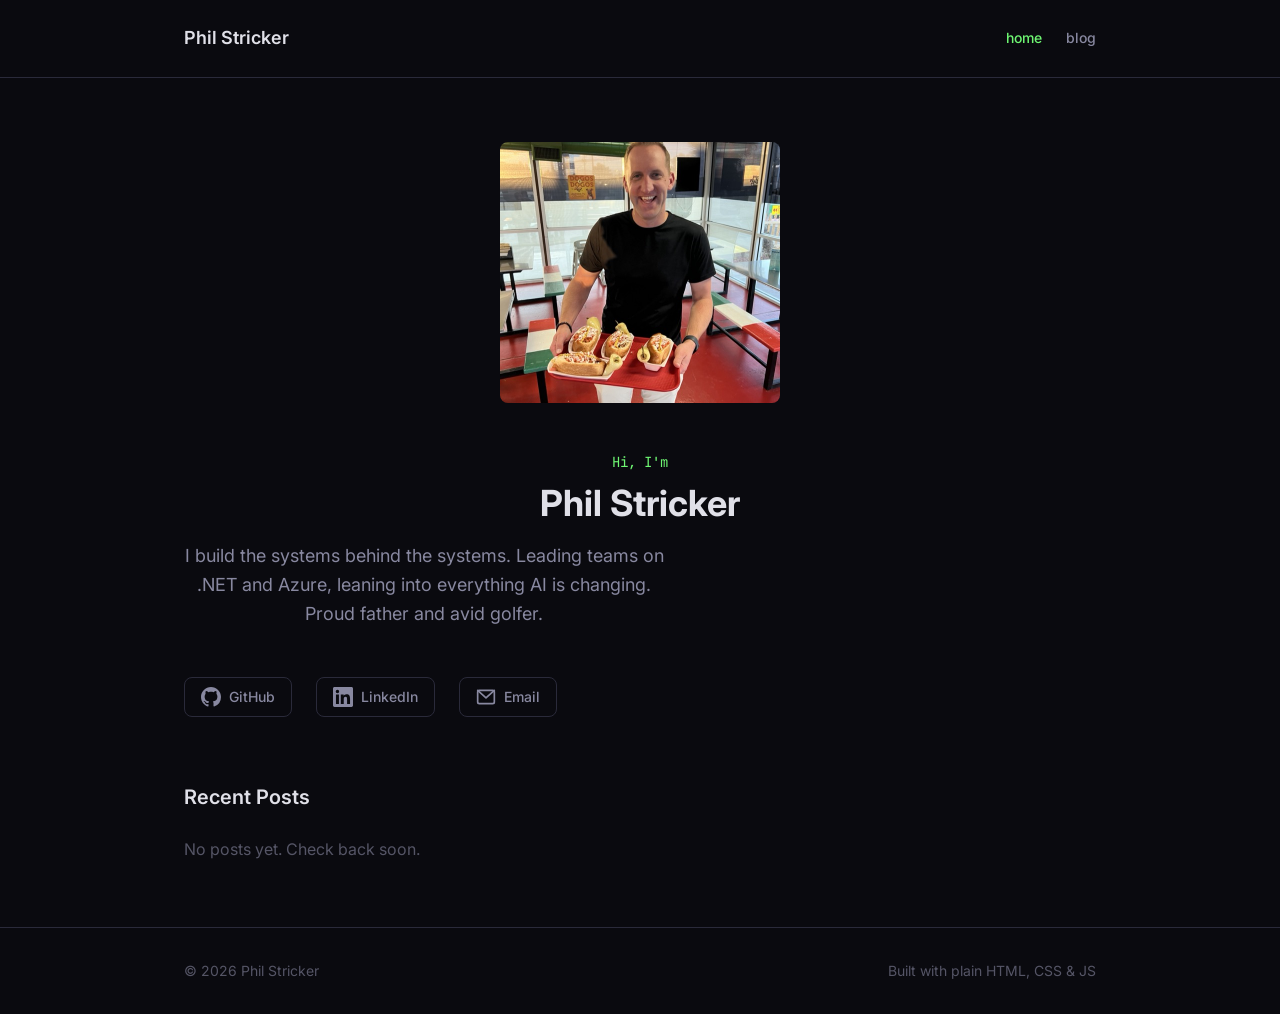
==== index.html @ 844398d9 "Update hero tagline to reflect leadership, AI focus, and personal identity Replaced the generic "Sof" ====
<!DOCTYPE html>
<html lang="en">
<head>
  <meta charset="UTF-8">
  <meta name="viewport" content="width=device-width, initial-scale=1.0">
  <title>Phil Stricker</title>
  <meta name="description" content="Phil Stricker - Software engineer. Personal site and blog.">
  <link rel="stylesheet" href="/css/reset.css">
  <link rel="stylesheet" href="/css/variables.css">
  <link rel="stylesheet" href="/css/main.css">
  <link rel="stylesheet" href="/css/blog.css">
</head>
<body>
  <header id="site-header"></header>

  <main>
    <section class="profile-photo">
      <div class="container">
        <img src="/assets/images/profile.jpg" alt="Photo of a handsome man holding a tray of delicious Sonoran Hot Dogs" class="profile-img">
      </div>
    </section>

    <section class="hero">
      <div class="container">
        <p class="hero-greeting">Hi, I'm</p>
        <h1 class="hero-name">Phil Stricker</h1>
        <p class="hero-tagline">I build the systems behind the systems. Leading teams on .NET and Azure, leaning into everything AI is changing. Proud father and avid golfer.</p>
      </div>
    </section>

    <section class="social-links">
      <div class="container">
        <a href="https://github.com/pstricker" target="_blank" rel="noopener" class="social-link">
          <svg width="20" height="20" viewBox="0 0 24 24" fill="currentColor"><path d="M12 0C5.37 0 0 5.37 0 12c0 5.31 3.435 9.795 8.205 11.385.6.105.825-.255.825-.57 0-.285-.015-1.23-.015-2.235-3.015.555-3.795-.735-4.035-1.41-.135-.345-.72-1.41-1.23-1.695-.42-.225-1.02-.78-.015-.795.945-.015 1.62.87 1.845 1.23 1.08 1.815 2.805 1.305 3.495.99.105-.78.42-1.305.765-1.605-2.67-.3-5.46-1.335-5.46-5.925 0-1.305.465-2.385 1.23-3.225-.12-.3-.54-1.53.12-3.18 0 0 1.005-.315 3.3 1.23.96-.27 1.98-.405 3-.405s2.04.135 3 .405c2.295-1.56 3.3-1.23 3.3-1.23.66 1.65.24 2.88.12 3.18.765.84 1.23 1.905 1.23 3.225 0 4.605-2.805 5.625-5.475 5.925.435.375.81 1.095.81 2.22 0 1.605-.015 2.895-.015 3.3 0 .315.225.69.825.57A12.02 12.02 0 0024 12c0-6.63-5.37-12-12-12z"/></svg>
          GitHub
        </a>
        <a href="https://www.linkedin.com/in/phil-stricker/" target="_blank" rel="noopener" class="social-link">
          <svg width="20" height="20" viewBox="0 0 24 24" fill="currentColor"><path d="M20.447 20.452h-3.554v-5.569c0-1.328-.027-3.037-1.852-3.037-1.853 0-2.136 1.445-2.136 2.939v5.667H9.351V9h3.414v1.561h.046c.477-.9 1.637-1.85 3.37-1.85 3.601 0 4.267 2.37 4.267 5.455v6.286zM5.337 7.433a2.062 2.062 0 01-2.063-2.065 2.064 2.064 0 112.063 2.065zm1.782 13.019H3.555V9h3.564v11.452zM22.225 0H1.771C.792 0 0 .774 0 1.729v20.542C0 23.227.792 24 1.771 24h20.451C23.2 24 24 23.227 24 22.271V1.729C24 .774 23.2 0 22.222 0h.003z"/></svg>
          LinkedIn
        </a>
        <a href="mailto:stricker.phil@gmail.com" class="social-link">
          <svg width="20" height="20" viewBox="0 0 24 24" fill="none" stroke="currentColor" stroke-width="2" stroke-linecap="round" stroke-linejoin="round"><rect x="2" y="4" width="20" height="16" rx="2"/><path d="M22 4L12 13 2 4"/></svg>
          Email
        </a>
      </div>
    </section>

    <section class="recent-posts">
      <div class="container">
        <h2 class="section-title">Recent Posts</h2>
        <div id="recent-posts-container">
          <noscript><p class="text-muted">Enable JavaScript to see recent posts.</p></noscript>
        </div>
      </div>
    </section>
  </main>

  <footer id="site-footer"></footer>

  <script type="module">
    import { initComponents } from '/js/components.js';
    import { formatDate } from '/js/utils.js';
    initComponents();

    async function loadRecentPosts() {
      const container = document.getElementById('recent-posts-container');
      try {
        const res = await fetch('/posts/posts.json');
        if (!res.ok) throw new Error(`HTTP ${res.status}`);
        const posts = await res.json();
        const recent = posts.filter(p => !p.draft).slice(0, 3);

        if (recent.length === 0) {
          container.innerHTML = '<p class="text-muted">No posts yet. Check back soon.</p>';
          return;
        }

        container.innerHTML = recent.map(post => `
          <a href="/post.html?slug=${post.slug}" class="post-card">
            <time datetime="${post.date}">${formatDate(post.date)}</time>
            <h3>${post.title}</h3>
            <p>${post.excerpt}</p>
          </a>
        `).join('');
      } catch {
        container.innerHTML = '<p class="text-muted">No posts yet. Check back soon.</p>';
      }
    }

    loadRecentPosts();
  </script>
</body>
</html>
---- css/variables.css ----
:root {
  /* Colors */
  --color-bg: #0a0a0f;
  --color-bg-elevated: #12121a;
  --color-bg-card: #16161e;
  --color-border: #2a2a3a;

  --color-text: #e0e0e8;
  --color-text-secondary: #8888a0;
  --color-text-muted: #555566;

  --color-accent: #6ff773;
  --color-accent-hover: #52bd55;

  --color-tag-bg: #1e1e2e;
  --color-tag-text: #8888a0;

  --color-code-bg: #1a1a28;

  /* Typography */
  --font-body: 'Inter', -apple-system, BlinkMacSystemFont, 'Segoe UI', sans-serif;
  --font-mono: 'JetBrains Mono', 'Fira Code', 'Cascadia Code', monospace;

  --text-sm: 0.875rem;
  --text-base: 1rem;
  --text-lg: 1.125rem;
  --text-xl: 1.25rem;
  --text-2xl: 1.5rem;
  --text-3xl: clamp(1.75rem, 4vw, 2.25rem);

  --leading-normal: 1.6;
  --leading-tight: 1.25;

  /* Spacing */
  --space-xs: 0.25rem;
  --space-sm: 0.5rem;
  --space-md: 1rem;
  --space-lg: 1.5rem;
  --space-xl: 2rem;
  --space-2xl: 3rem;
  --space-3xl: 4rem;

  /* Layout */
  --max-width-content: 720px;
  --max-width-page: 960px;

  /* Borders */
  --radius-sm: 4px;
  --radius-md: 8px;

  /* Transitions */
  --transition-fast: 150ms ease;
}
---- css/main.css ----
@import url('https://fonts.googleapis.com/css2?family=Inter:wght@400;500;600;700&family=JetBrains+Mono:wght@400;500&display=swap');

body {
  background-color: var(--color-bg);
  color: var(--color-text);
  font-family: var(--font-body);
  font-size: var(--text-base);
  line-height: var(--leading-normal);
  -webkit-font-smoothing: antialiased;
  -moz-osx-font-smoothing: grayscale;
  min-height: 100vh;
  display: flex;
  flex-direction: column;
}

/* Layout */

.container {
  width: 100%;
  max-width: var(--max-width-page);
  margin: 0 auto;
  padding: 0 var(--space-lg);
}

main {
  flex: 1;
}

/* Header / Nav */

.site-header {
  padding: var(--space-lg) 0;
  border-bottom: 1px solid var(--color-border);
}

.site-header .container {
  display: flex;
  align-items: center;
  justify-content: space-between;
}

.site-logo {
  font-size: var(--text-lg);
  font-weight: 600;
  color: var(--color-text);
  transition: color var(--transition-fast);
}

.site-logo:hover {
  color: var(--color-accent);
}

.site-nav {
  display: flex;
  gap: var(--space-lg);
}

.site-nav a {
  color: var(--color-text-secondary);
  font-size: var(--text-sm);
  font-weight: 500;
  transition: color var(--transition-fast);
}

.site-nav a:hover,
.site-nav a.active {
  color: var(--color-accent);
}

/* Footer */

.site-footer {
  padding: var(--space-xl) 0;
  border-top: 1px solid var(--color-border);
  margin-top: var(--space-3xl);
}

.site-footer .container {
  display: flex;
  align-items: center;
  justify-content: space-between;
  font-size: var(--text-sm);
  color: var(--color-text-muted);
}

.site-footer a {
  color: var(--color-text-secondary);
  transition: color var(--transition-fast);
}

.site-footer a:hover {
  color: var(--color-accent);
}

/* Links */

a {
  color: var(--color-accent);
  transition: color var(--transition-fast);
}

a:hover {
  color: var(--color-accent-hover);
}

/* Responsive */

@media (max-width: 640px) {
  .container {
    padding: 0 var(--space-md);
  }

  .site-header .container {
    flex-direction: column;
    gap: var(--space-md);
  }

  .site-footer .container {
    flex-direction: column;
    gap: var(--space-sm);
    text-align: center;
  }
}
---- css/blog.css ----
/* Profile Photo */

.profile-photo {
  padding-top: var(--space-3xl);
}

.profile-img {
  max-width: 280px;
  margin: 0 auto;
  border-radius: var(--radius-md);
}

/* Hero */

.hero {
  padding: var(--space-2xl) 0 var(--space-2xl);
  text-align: center;
}

.hero-greeting {
  font-family: var(--font-mono);
  font-size: var(--text-sm);
  color: var(--color-accent);
  margin-bottom: var(--space-sm);
}

.hero-name {
  font-size: var(--text-3xl);
  font-weight: 700;
  line-height: var(--leading-tight);
  margin-bottom: var(--space-md);
}

.hero-tagline {
  font-size: var(--text-lg);
  color: var(--color-text-secondary);
  max-width: 480px;
}

/* Social Links */

.social-links {
  padding-bottom: var(--space-3xl);
}

.social-links .container {
  display: flex;
  gap: var(--space-lg);
}

.social-link {
  display: inline-flex;
  align-items: center;
  gap: var(--space-sm);
  color: var(--color-text-secondary);
  font-size: var(--text-sm);
  font-weight: 500;
  padding: var(--space-sm) var(--space-md);
  border: 1px solid var(--color-border);
  border-radius: var(--radius-md);
  transition: all var(--transition-fast);
}

.social-link:hover {
  color: var(--color-accent);
  border-color: var(--color-accent);
  background-color: rgba(124, 111, 247, 0.05);
}

/* Section Titles */

.section-title {
  font-size: var(--text-xl);
  font-weight: 600;
  margin-bottom: var(--space-lg);
  color: var(--color-text);
}

/* Page Titles */

.page-title {
  font-size: var(--text-3xl);
  font-weight: 700;
  padding: var(--space-3xl) 0 var(--space-2xl);
}

/* Post Cards */

.post-card {
  display: block;
  padding: var(--space-lg);
  border: 1px solid var(--color-border);
  border-radius: var(--radius-md);
  margin-bottom: var(--space-md);
  transition: all var(--transition-fast);
  color: var(--color-text);
}

.post-card:hover {
  border-color: var(--color-accent);
  background-color: var(--color-bg-card);
}

.post-card time {
  font-family: var(--font-mono);
  font-size: var(--text-sm);
  color: var(--color-text-muted);
}

.post-card h2,
.post-card h3 {
  font-size: var(--text-xl);
  font-weight: 600;
  margin: var(--space-xs) 0 var(--space-sm);
}

.post-card p {
  color: var(--color-text-secondary);
  font-size: var(--text-sm);
  line-height: var(--leading-normal);
}

/* Tags */

.tags {
  display: flex;
  flex-wrap: wrap;
  gap: var(--space-xs);
  margin-top: var(--space-sm);
}

.tag {
  font-family: var(--font-mono);
  font-size: 0.75rem;
  color: var(--color-tag-text);
  background-color: var(--color-tag-bg);
  padding: 2px var(--space-sm);
  border-radius: var(--radius-sm);
}

/* Post Article */

.post-header {
  padding: var(--space-3xl) 0 var(--space-xl);
}

.post-header time {
  font-family: var(--font-mono);
  font-size: var(--text-sm);
  color: var(--color-text-muted);
}

.post-header h1 {
  font-size: var(--text-3xl);
  font-weight: 700;
  line-height: var(--leading-tight);
  margin: var(--space-sm) 0 var(--space-md);
}

/* Prose (rendered Markdown) */

.prose {
  max-width: var(--max-width-content);
  line-height: var(--leading-normal);
}

.prose h2 {
  font-size: var(--text-2xl);
  font-weight: 600;
  margin: var(--space-2xl) 0 var(--space-md);
}

.prose h3 {
  font-size: var(--text-xl);
  font-weight: 600;
  margin: var(--space-xl) 0 var(--space-md);
}

.prose p {
  margin-bottom: var(--space-md);
}

.prose ul,
.prose ol {
  margin-bottom: var(--space-md);
  padding-left: var(--space-xl);
}

.prose ul {
  list-style: disc;
}

.prose ol {
  list-style: decimal;
}

.prose li {
  margin-bottom: var(--space-xs);
}

.prose a {
  color: var(--color-accent);
  text-decoration: underline;
  text-underline-offset: 2px;
}

.prose a:hover {
  color: var(--color-accent-hover);
}

.prose blockquote {
  border-left: 3px solid var(--color-accent);
  padding-left: var(--space-lg);
  margin: var(--space-lg) 0;
  color: var(--color-text-secondary);
  font-style: italic;
}

.prose code {
  font-family: var(--font-mono);
  font-size: 0.9em;
  background-color: var(--color-code-bg);
  padding: 2px 6px;
  border-radius: var(--radius-sm);
}

.prose pre {
  background-color: var(--color-code-bg);
  border: 1px solid var(--color-border);
  border-radius: var(--radius-md);
  padding: var(--space-lg);
  margin: var(--space-lg) 0;
  overflow-x: auto;
}

.prose pre code {
  background: none;
  padding: 0;
  font-size: var(--text-sm);
  line-height: 1.5;
}

.prose img {
  border-radius: var(--radius-md);
  margin: var(--space-lg) 0;
}

.prose hr {
  border: none;
  border-top: 1px solid var(--color-border);
  margin: var(--space-2xl) 0;
}

/* Post Footer */

.post-footer {
  padding: var(--space-2xl) 0;
  border-top: 1px solid var(--color-border);
  margin-top: var(--space-2xl);
}

.post-footer a {
  color: var(--color-text-secondary);
  font-size: var(--text-sm);
}

.post-footer a:hover {
  color: var(--color-accent);
}

/* Utility */

.text-muted {
  color: var(--color-text-muted);
}

.error-state {
  text-align: center;
  padding: var(--space-3xl) 0;
  color: var(--color-text-secondary);
}

.error-state h1 {
  font-size: var(--text-2xl);
  margin-bottom: var(--space-md);
}
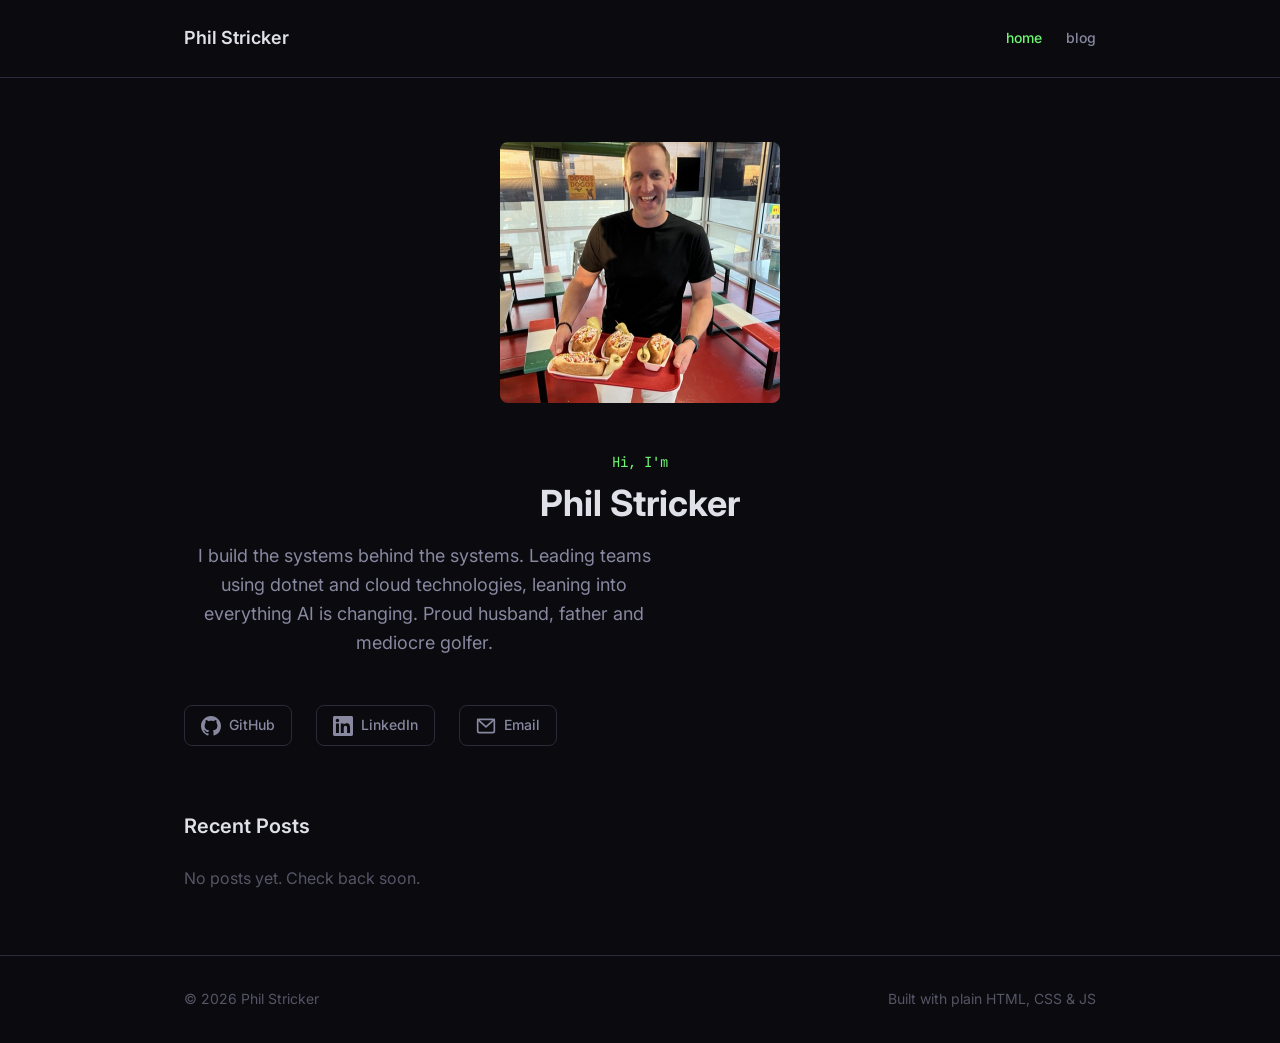
==== commit cc9bce5f: "Refine hero tagline wording - Broaden tech to "dotnet and cloud technologies" - Add "husband" to per" ====
--- a/index.html
+++ b/index.html
@@ -24,7 +24,7 @@
       <div class="container">
         <p class="hero-greeting">Hi, I'm</p>
         <h1 class="hero-name">Phil Stricker</h1>
-        <p class="hero-tagline">I build the systems behind the systems. Leading teams on .NET and Azure, leaning into everything AI is changing. Proud father and avid golfer.</p>
+        <p class="hero-tagline">I build the systems behind the systems. Leading teams using dotnet and cloud technologies, leaning into everything AI is changing. Proud husband, father and mediocre golfer.</p>
       </div>
     </section>
 
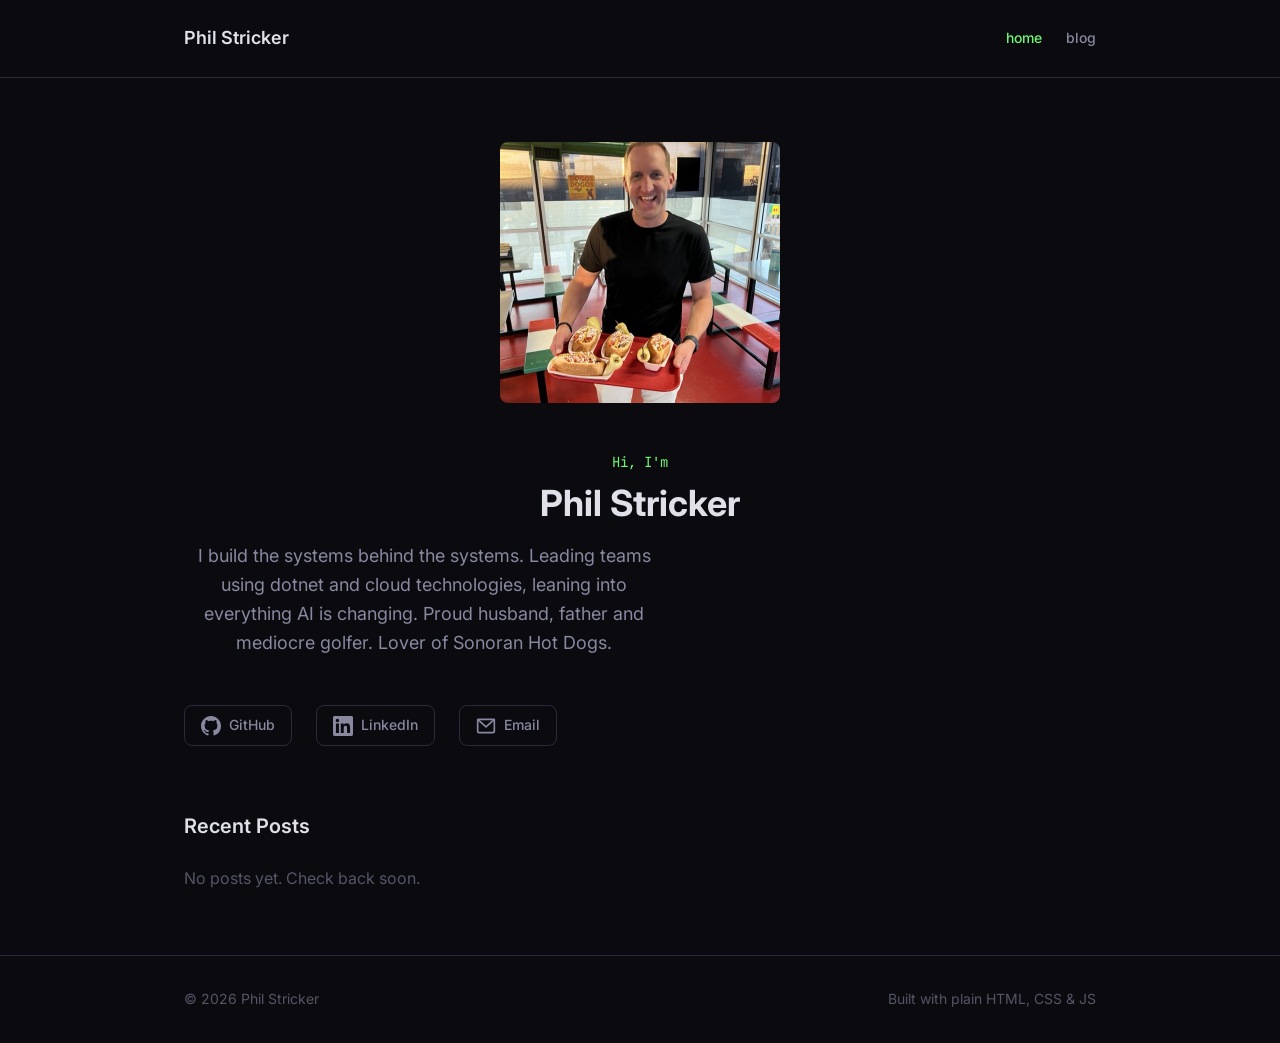
==== commit e8291f14: "Append Sonoran Hot Dogs to hero tagline https://claude.ai/code/session_01QeHWsqf47w6DNatETbrgbw" ====
--- a/index.html
+++ b/index.html
@@ -24,7 +24,7 @@
       <div class="container">
         <p class="hero-greeting">Hi, I'm</p>
         <h1 class="hero-name">Phil Stricker</h1>
-        <p class="hero-tagline">I build the systems behind the systems. Leading teams using dotnet and cloud technologies, leaning into everything AI is changing. Proud husband, father and mediocre golfer.</p>
+        <p class="hero-tagline">I build the systems behind the systems. Leading teams using dotnet and cloud technologies, leaning into everything AI is changing. Proud husband, father and mediocre golfer. Lover of Sonoran Hot Dogs.</p>
       </div>
     </section>
 
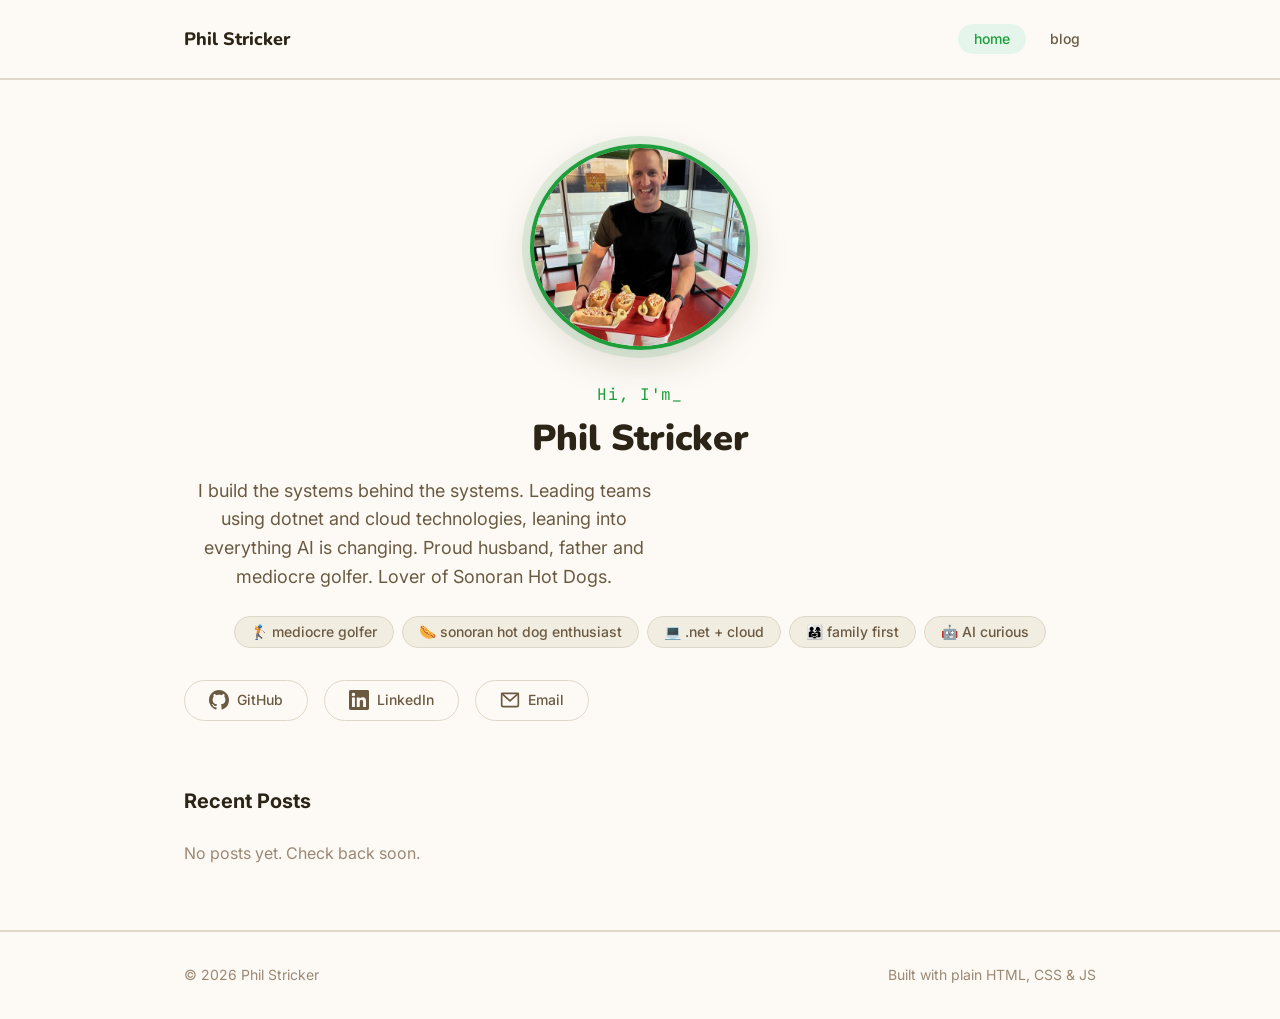
==== commit b13cbd68: "Brighten site with warm light theme and fun personality touches Switch from dark to warm cream/light" ====
--- a/index.html
+++ b/index.html
@@ -25,6 +25,13 @@
         <p class="hero-greeting">Hi, I'm</p>
         <h1 class="hero-name">Phil Stricker</h1>
         <p class="hero-tagline">I build the systems behind the systems. Leading teams using dotnet and cloud technologies, leaning into everything AI is changing. Proud husband, father and mediocre golfer. Lover of Sonoran Hot Dogs.</p>
+        <div class="personality-badges">
+          <span class="badge">🏌️ mediocre golfer</span>
+          <span class="badge">🌭 sonoran hot dog enthusiast</span>
+          <span class="badge">💻 .net + cloud</span>
+          <span class="badge">👨‍👩‍👧 family first</span>
+          <span class="badge">🤖 AI curious</span>
+        </div>
       </div>
     </section>
 
--- a/css/variables.css
+++ b/css/variables.css
@@ -1,25 +1,28 @@
 :root {
-  /* Colors */
-  --color-bg: #0a0a0f;
-  --color-bg-elevated: #12121a;
-  --color-bg-card: #16161e;
-  --color-border: #2a2a3a;
+  /* Colors - warm light theme */
+  --color-bg: #fdfaf5;
+  --color-bg-elevated: #f7f3e9;
+  --color-bg-card: #f2ede1;
+  --color-border: #dfd8c8;
 
-  --color-text: #e0e0e8;
-  --color-text-secondary: #8888a0;
-  --color-text-muted: #555566;
+  --color-text: #2c2416;
+  --color-text-secondary: #6b5a42;
+  --color-text-muted: #9b8874;
 
-  --color-accent: #6ff773;
-  --color-accent-hover: #52bd55;
+  --color-accent: #1d9e3b;
+  --color-accent-hover: #157a2c;
 
-  --color-tag-bg: #1e1e2e;
-  --color-tag-text: #8888a0;
+  --color-tag-bg: #e6f5eb;
+  --color-tag-text: #1a6b2e;
 
-  --color-code-bg: #1a1a28;
+  --color-code-bg: #ede9de;
+
+  --color-warm: #f97316;
 
   /* Typography */
   --font-body: 'Inter', -apple-system, BlinkMacSystemFont, 'Segoe UI', sans-serif;
   --font-mono: 'JetBrains Mono', 'Fira Code', 'Cascadia Code', monospace;
+  --font-display: 'Nunito', 'Inter', sans-serif;
 
   --text-sm: 0.875rem;
   --text-base: 1rem;
@@ -47,7 +50,10 @@
   /* Borders */
   --radius-sm: 4px;
   --radius-md: 8px;
+  --radius-lg: 16px;
+  --radius-full: 9999px;
 
   /* Transitions */
   --transition-fast: 150ms ease;
+  --transition-medium: 250ms ease;
 }
--- a/css/main.css
+++ b/css/main.css
@@ -1,4 +1,4 @@
-@import url('https://fonts.googleapis.com/css2?family=Inter:wght@400;500;600;700&family=JetBrains+Mono:wght@400;500&display=swap');
+@import url('https://fonts.googleapis.com/css2?family=Inter:wght@400;500;600;700&family=JetBrains+Mono:wght@400;500&family=Nunito:wght@700;800;900&display=swap');
 
 body {
   background-color: var(--color-bg);
@@ -30,7 +30,8 @@
 
 .site-header {
   padding: var(--space-lg) 0;
-  border-bottom: 1px solid var(--color-border);
+  border-bottom: 2px solid var(--color-border);
+  background-color: var(--color-bg);
 }
 
 .site-header .container {
@@ -40,8 +41,9 @@
 }
 
 .site-logo {
+  font-family: var(--font-display);
   font-size: var(--text-lg);
-  font-weight: 600;
+  font-weight: 800;
   color: var(--color-text);
   transition: color var(--transition-fast);
 }
@@ -52,26 +54,29 @@
 
 .site-nav {
   display: flex;
-  gap: var(--space-lg);
+  gap: var(--space-sm);
 }
 
 .site-nav a {
   color: var(--color-text-secondary);
   font-size: var(--text-sm);
   font-weight: 500;
-  transition: color var(--transition-fast);
+  padding: var(--space-xs) var(--space-md);
+  border-radius: var(--radius-full);
+  transition: all var(--transition-fast);
 }
 
 .site-nav a:hover,
 .site-nav a.active {
   color: var(--color-accent);
+  background-color: var(--color-tag-bg);
 }
 
 /* Footer */
 
 .site-footer {
   padding: var(--space-xl) 0;
-  border-top: 1px solid var(--color-border);
+  border-top: 2px solid var(--color-border);
   margin-top: var(--space-3xl);
 }
 
--- a/css/blog.css
+++ b/css/blog.css
@@ -5,36 +5,93 @@
 }
 
 .profile-img {
-  max-width: 280px;
+  max-width: 220px;
   margin: 0 auto;
-  border-radius: var(--radius-md);
+  border-radius: 50%;
+  border: 4px solid var(--color-accent);
+  box-shadow:
+    0 0 0 8px rgba(29, 158, 59, 0.12),
+    0 12px 40px rgba(44, 36, 22, 0.15);
+  transition: transform var(--transition-medium), box-shadow var(--transition-medium);
+}
+
+.profile-img:hover {
+  transform: scale(1.03) rotate(-1deg);
+  box-shadow:
+    0 0 0 10px rgba(29, 158, 59, 0.2),
+    0 16px 48px rgba(44, 36, 22, 0.2);
 }
 
 /* Hero */
 
 .hero {
-  padding: var(--space-2xl) 0 var(--space-2xl);
+  padding: var(--space-xl) 0 var(--space-lg);
   text-align: center;
 }
 
 .hero-greeting {
   font-family: var(--font-mono);
-  font-size: var(--text-sm);
+  font-size: var(--text-base);
   color: var(--color-accent);
   margin-bottom: var(--space-sm);
+  letter-spacing: 0.04em;
+}
+
+.hero-greeting::after {
+  content: '_';
+  animation: blink 1s step-end infinite;
+}
+
+@keyframes blink {
+  0%, 100% { opacity: 1; }
+  50% { opacity: 0; }
 }
 
 .hero-name {
+  font-family: var(--font-display);
   font-size: var(--text-3xl);
-  font-weight: 700;
+  font-weight: 900;
   line-height: var(--leading-tight);
   margin-bottom: var(--space-md);
+  color: var(--color-text);
 }
 
 .hero-tagline {
   font-size: var(--text-lg);
   color: var(--color-text-secondary);
   max-width: 480px;
+  line-height: var(--leading-normal);
+}
+
+/* Personality Badges */
+
+.personality-badges {
+  display: flex;
+  flex-wrap: wrap;
+  justify-content: center;
+  gap: var(--space-sm);
+  margin: var(--space-lg) 0 var(--space-sm);
+}
+
+.badge {
+  display: inline-flex;
+  align-items: center;
+  gap: 0.375rem;
+  font-size: var(--text-sm);
+  font-weight: 500;
+  padding: var(--space-xs) var(--space-md);
+  border-radius: var(--radius-full);
+  background-color: var(--color-bg-card);
+  color: var(--color-text-secondary);
+  border: 1.5px solid var(--color-border);
+  transition: all var(--transition-medium);
+}
+
+.badge:hover {
+  border-color: var(--color-accent);
+  color: var(--color-accent);
+  background-color: var(--color-tag-bg);
+  transform: translateY(-1px);
 }
 
 /* Social Links */
@@ -45,7 +102,7 @@
 
 .social-links .container {
   display: flex;
-  gap: var(--space-lg);
+  gap: var(--space-md);
 }
 
 .social-link {
@@ -55,23 +112,26 @@
   color: var(--color-text-secondary);
   font-size: var(--text-sm);
   font-weight: 500;
-  padding: var(--space-sm) var(--space-md);
-  border: 1px solid var(--color-border);
-  border-radius: var(--radius-md);
-  transition: all var(--transition-fast);
+  padding: var(--space-sm) var(--space-lg);
+  border: 1.5px solid var(--color-border);
+  border-radius: var(--radius-full);
+  background-color: var(--color-bg);
+  transition: all var(--transition-medium);
 }
 
 .social-link:hover {
   color: var(--color-accent);
   border-color: var(--color-accent);
-  background-color: rgba(124, 111, 247, 0.05);
+  background-color: var(--color-tag-bg);
+  transform: translateY(-2px);
+  box-shadow: 0 4px 12px rgba(29, 158, 59, 0.15);
 }
 
 /* Section Titles */
 
 .section-title {
   font-size: var(--text-xl);
-  font-weight: 600;
+  font-weight: 700;
   margin-bottom: var(--space-lg);
   color: var(--color-text);
 }
@@ -89,16 +149,19 @@
 .post-card {
   display: block;
   padding: var(--space-lg);
-  border: 1px solid var(--color-border);
-  border-radius: var(--radius-md);
-  margin-bottom: var(--space-md);
-  transition: all var(--transition-fast);
+  border: 1.5px solid var(--color-border);
+  border-radius: var(--radius-lg);
+  margin-bottom: var(--space-md);
+  background-color: var(--color-bg);
+  transition: all var(--transition-medium);
   color: var(--color-text);
 }
 
 .post-card:hover {
   border-color: var(--color-accent);
   background-color: var(--color-bg-card);
+  transform: translateY(-2px);
+  box-shadow: 0 6px 20px rgba(44, 36, 22, 0.1);
 }
 
 .post-card time {
@@ -151,8 +214,9 @@
 }
 
 .post-header h1 {
+  font-family: var(--font-display);
   font-size: var(--text-3xl);
-  font-weight: 700;
+  font-weight: 800;
   line-height: var(--leading-tight);
   margin: var(--space-sm) 0 var(--space-md);
 }
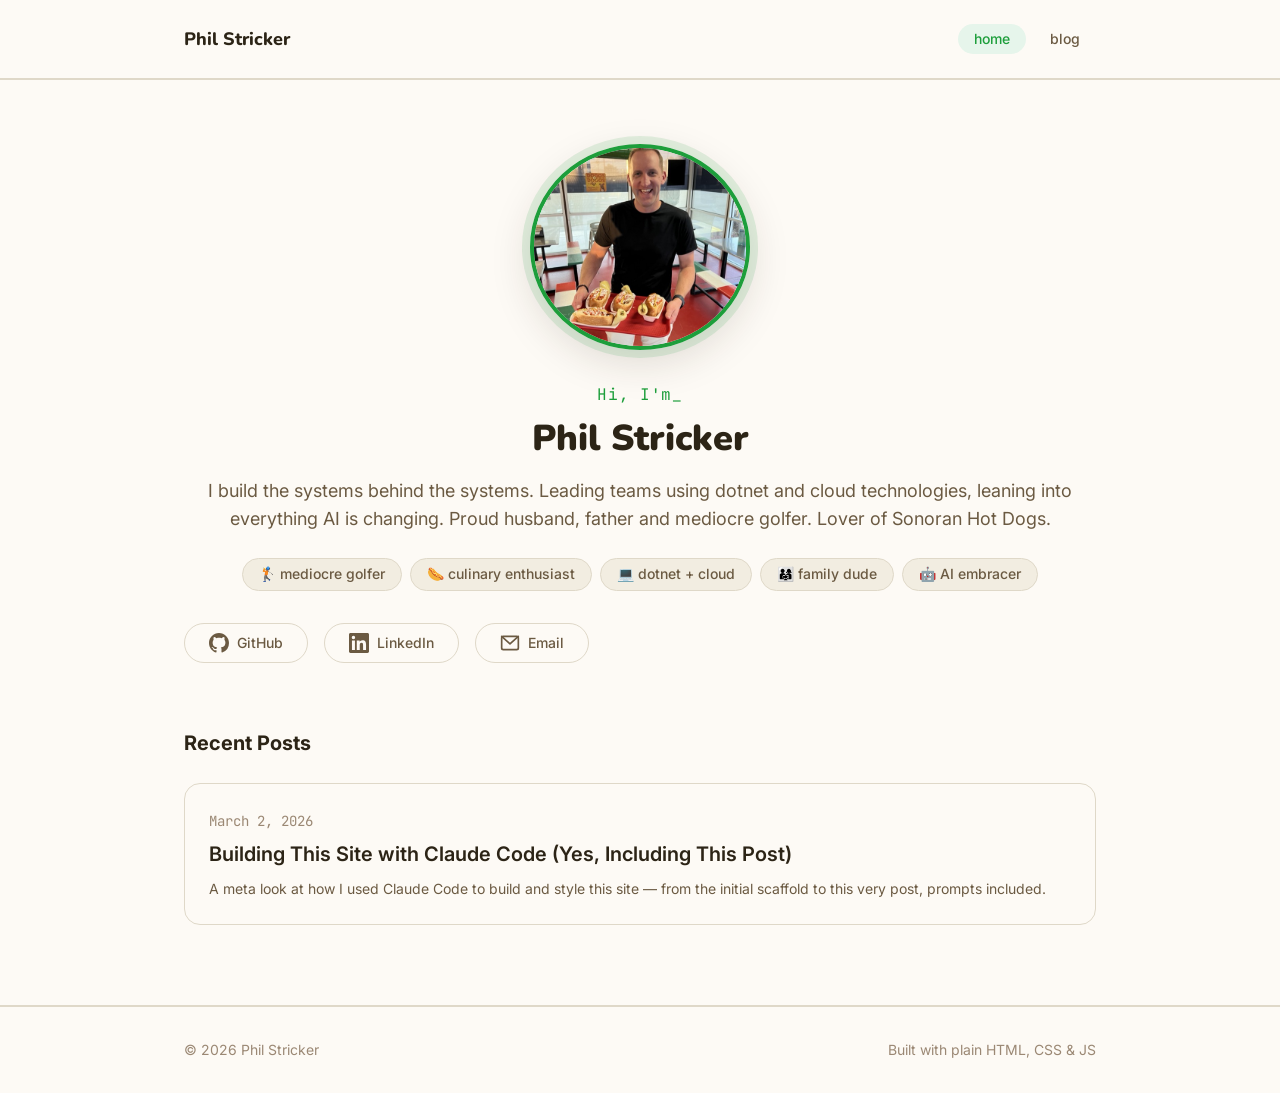
==== commit 0126b2cb: "Update personality badges in index.html" ====
--- a/index.html
+++ b/index.html
@@ -27,10 +27,10 @@
         <p class="hero-tagline">I build the systems behind the systems. Leading teams using dotnet and cloud technologies, leaning into everything AI is changing. Proud husband, father and mediocre golfer. Lover of Sonoran Hot Dogs.</p>
         <div class="personality-badges">
           <span class="badge">🏌️ mediocre golfer</span>
-          <span class="badge">🌭 sonoran hot dog enthusiast</span>
-          <span class="badge">💻 .net + cloud</span>
-          <span class="badge">👨‍👩‍👧 family first</span>
-          <span class="badge">🤖 AI curious</span>
+          <span class="badge">🌭 culinary enthusiast</span>
+          <span class="badge">💻 dotnet + cloud</span>
+          <span class="badge">👨‍👩‍👧 family dude</span>
+          <span class="badge">🤖 AI embracer</span>
         </div>
       </div>
     </section>
--- a/css/blog.css
+++ b/css/blog.css
@@ -59,7 +59,6 @@
 .hero-tagline {
   font-size: var(--text-lg);
   color: var(--color-text-secondary);
-  max-width: 480px;
   line-height: var(--leading-normal);
 }
 
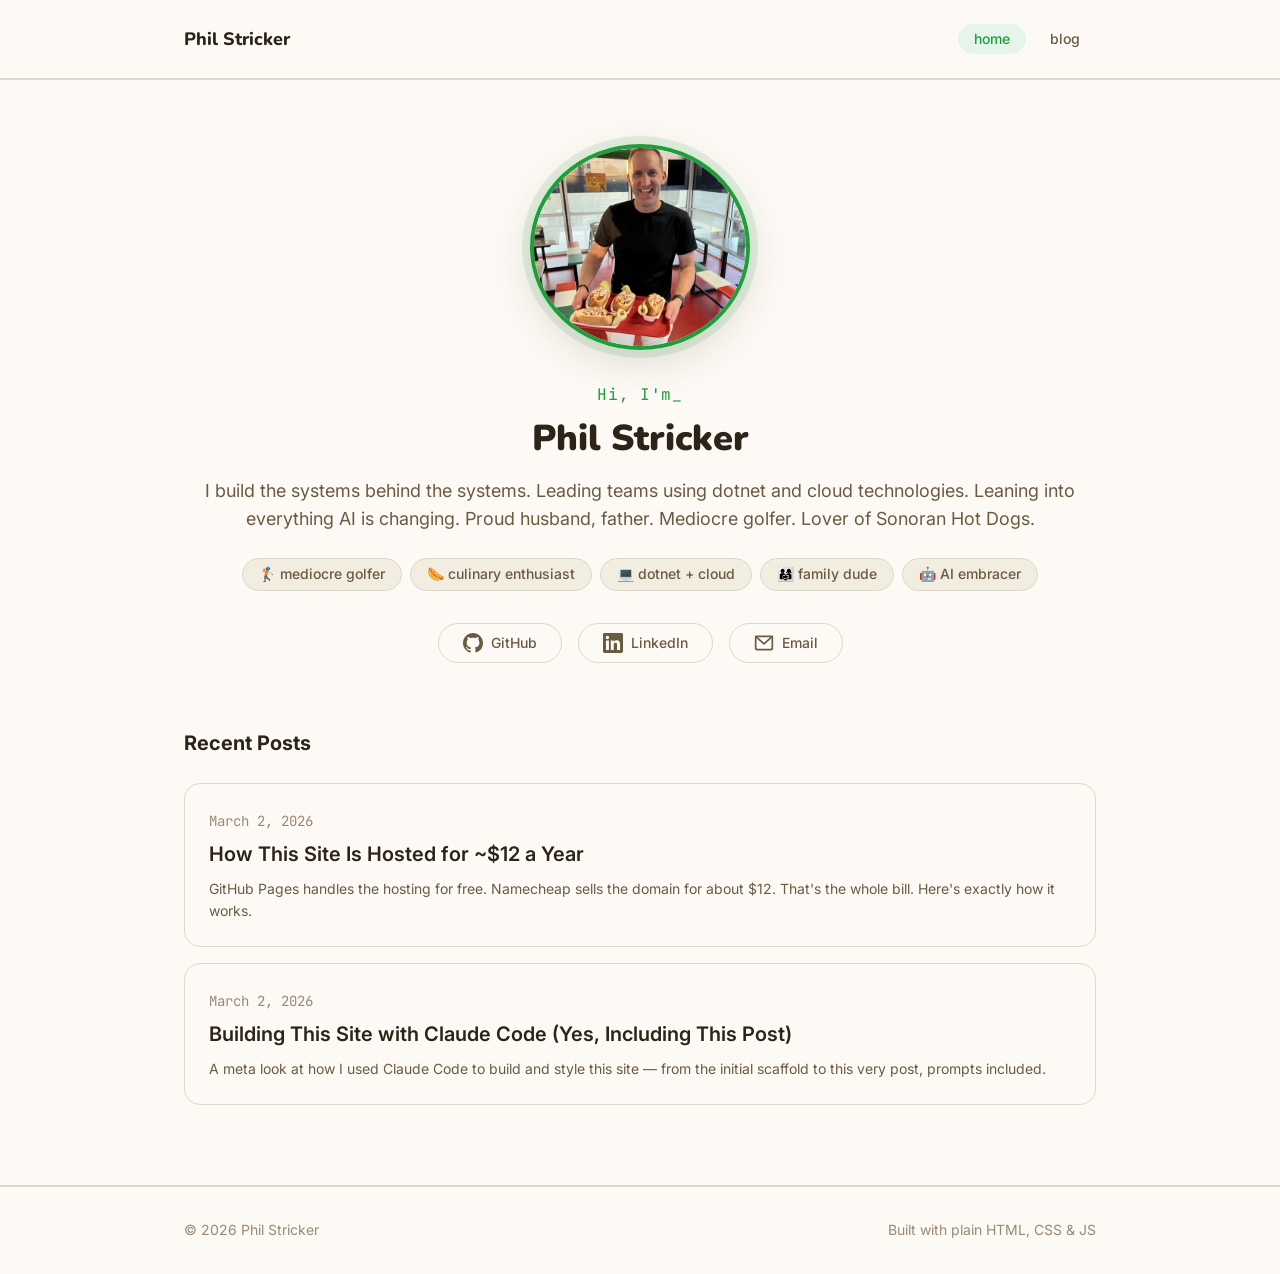
==== commit e5c2a4f7: "Update hero tagline in index.html Refined the hero tagline for clarity and conciseness." ====
--- a/index.html
+++ b/index.html
@@ -24,7 +24,7 @@
       <div class="container">
         <p class="hero-greeting">Hi, I'm</p>
         <h1 class="hero-name">Phil Stricker</h1>
-        <p class="hero-tagline">I build the systems behind the systems. Leading teams using dotnet and cloud technologies, leaning into everything AI is changing. Proud husband, father and mediocre golfer. Lover of Sonoran Hot Dogs.</p>
+        <p class="hero-tagline"> I build the systems behind the systems. Leading teams using dotnet and cloud technologies. Leaning into everything AI is changing. Proud husband, father. Mediocre golfer. Lover of Sonoran Hot Dogs.</p>
         <div class="personality-badges">
           <span class="badge">🏌️ mediocre golfer</span>
           <span class="badge">🌭 culinary enthusiast</span>
--- a/css/blog.css
+++ b/css/blog.css
@@ -101,6 +101,7 @@
 
 .social-links .container {
   display: flex;
+  justify-content: center;
   gap: var(--space-md);
 }
 
